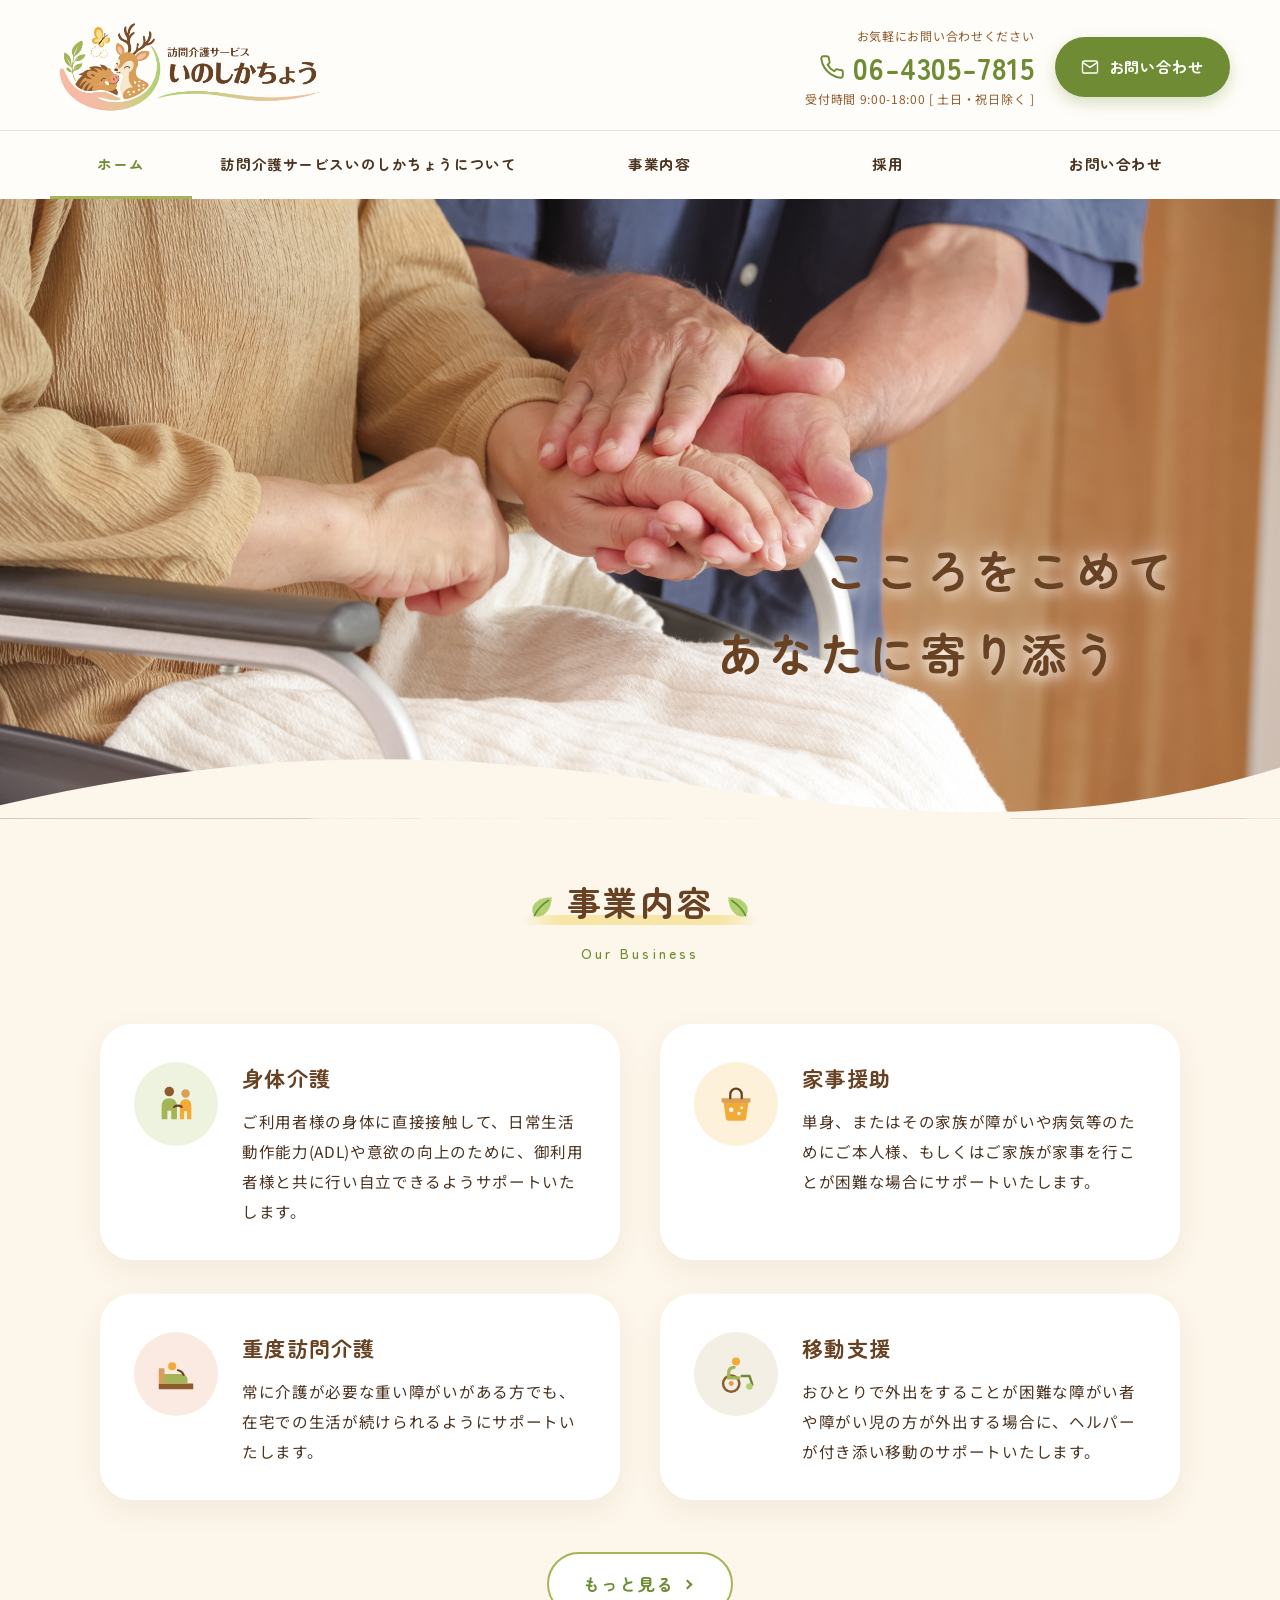
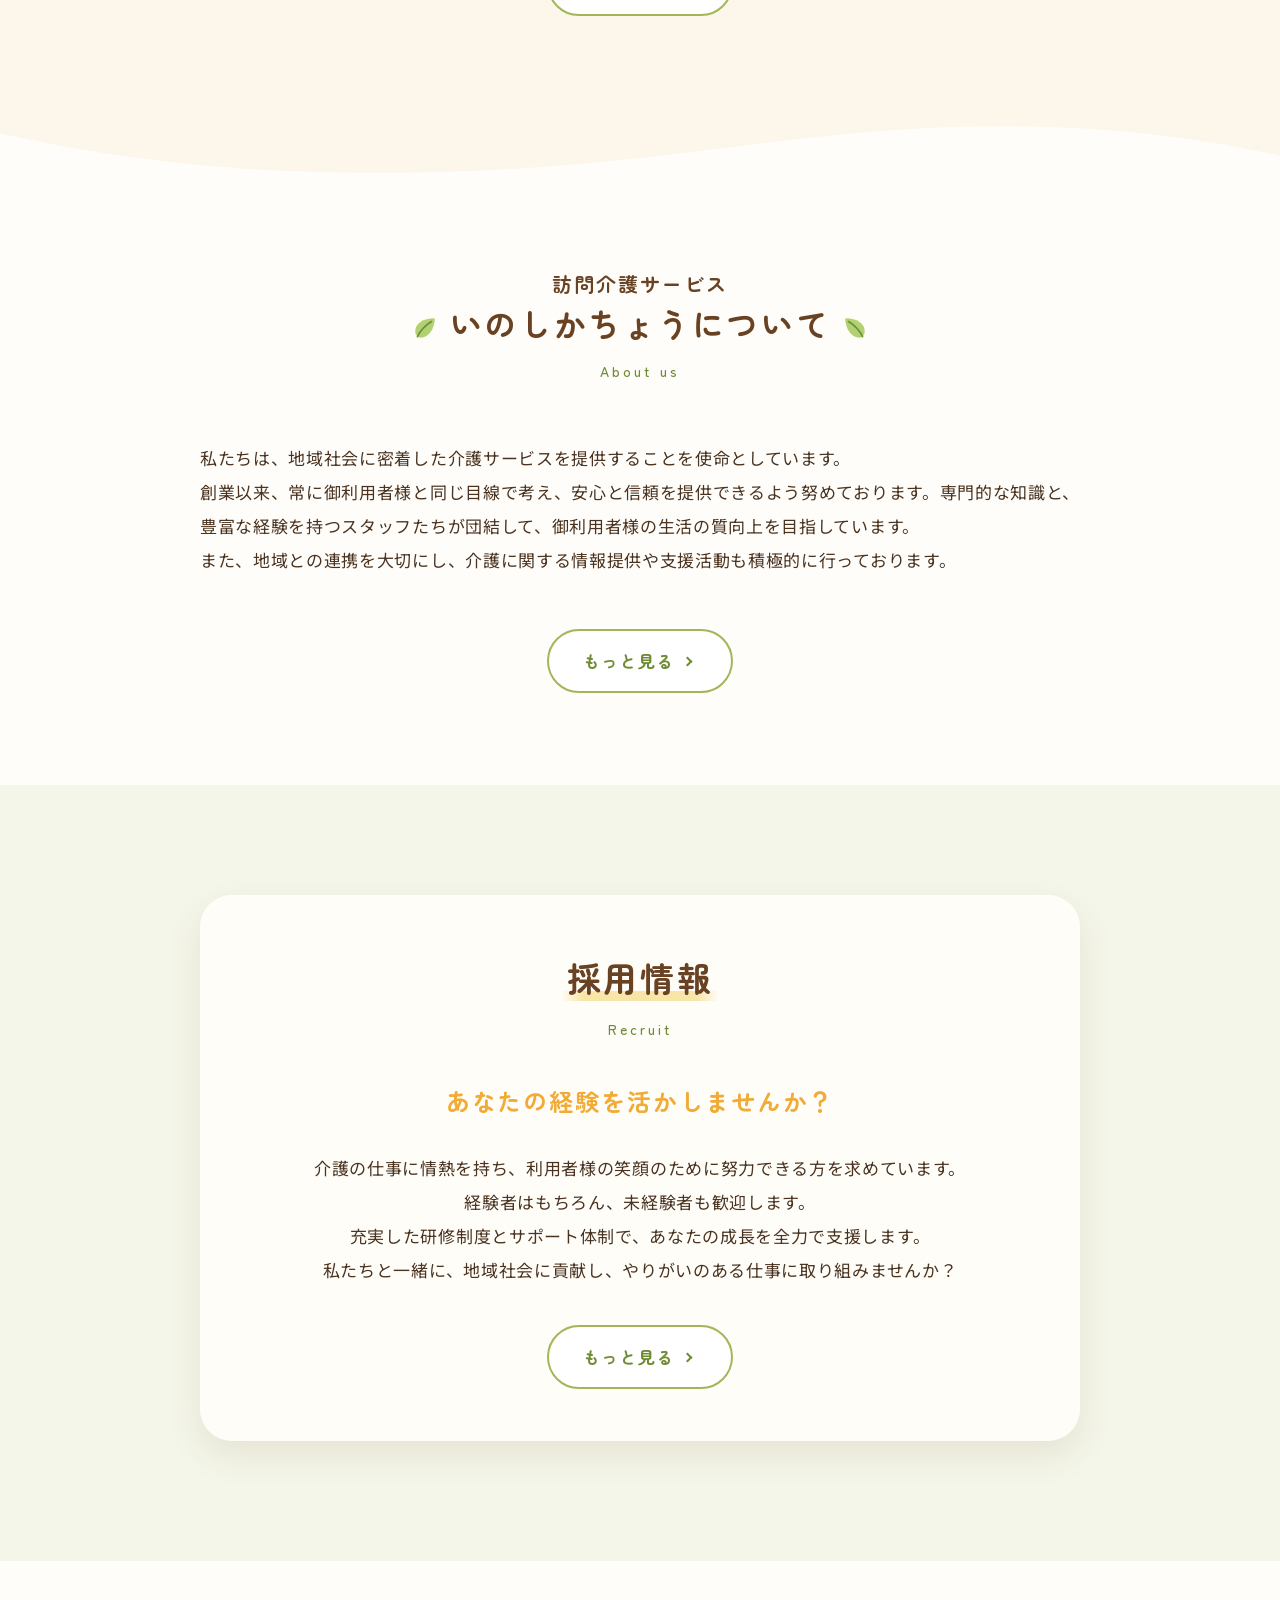
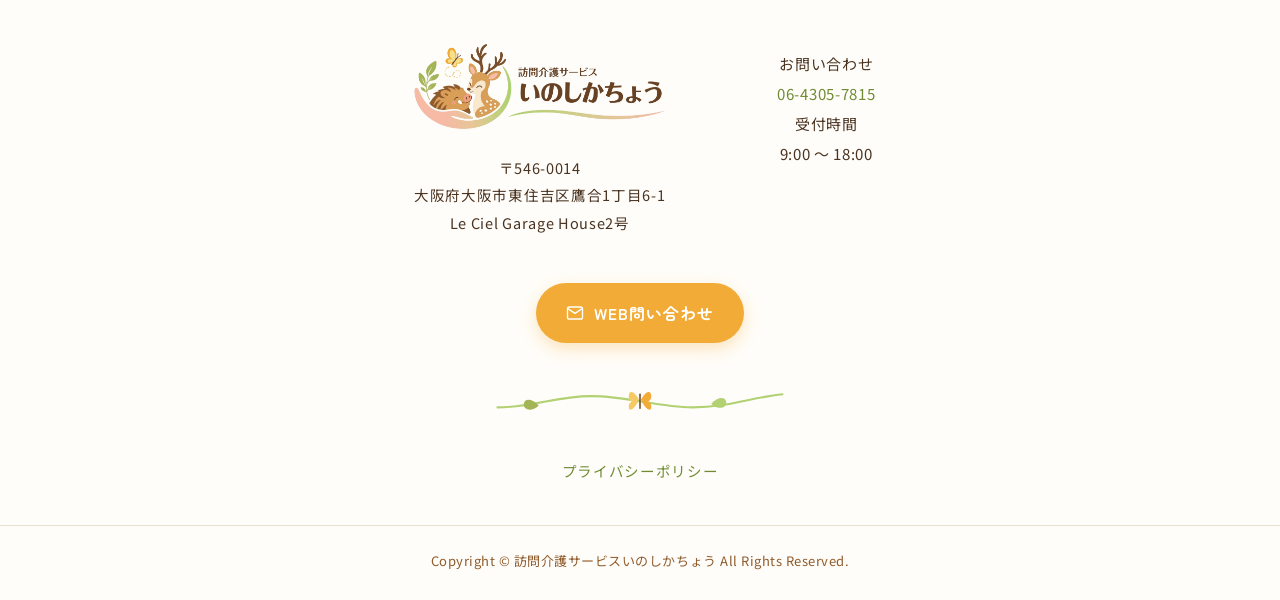
==== index.html @ ef754359 "Initial commit Co-Authored-By: Claude Opus 5 <noreply@anthropic.com>" ====
<!DOCTYPE html>
<html lang="ja">
<head>
<meta charset="UTF-8">
<meta name="viewport" content="width=device-width, initial-scale=1">
<title>訪問介護サービスいのしかちょう｜こころをこめてあなたに寄り添う</title>
<meta name="description" content="訪問介護サービスいのしかちょうは、地域社会に密着した介護サービスを提供しています。身体介護・家事援助・重度訪問介護・移動支援など、ご自宅での生活をサポートいたします。">
<link rel="canonical" href="https://TODO-DOMAIN.example.com/">
<meta property="og:type" content="website">
<meta property="og:title" content="訪問介護サービスいのしかちょう">
<meta property="og:description" content="こころをこめてあなたに寄り添う">
<meta property="og:url" content="https://TODO-DOMAIN.example.com/">
<meta property="og:image" content="https://TODO-DOMAIN.example.com/image/hero.jpg">
<link rel="icon" href="favicon.ico" sizes="any">
<link rel="apple-touch-icon" href="apple-touch-icon.png">
<link rel="preconnect" href="https://fonts.googleapis.com">
<link rel="preconnect" href="https://fonts.gstatic.com" crossorigin>
<link href="https://fonts.googleapis.com/css2?family=Noto+Sans+JP:wght@400;500;700&family=Zen+Maru+Gothic:wght@500;700&display=swap" rel="stylesheet">
<link rel="stylesheet" href="css/style.css?v=17">
</head>
<body>

<!-- ============================ ヘッダー ============================ -->
<header class="header">
  <div class="header__inner">
    <div class="header__logo">
      <a href="./"><img src="image/header-logo.jpg" alt="訪問介護サービスいのしかちょう"></a>
    </div>

    <div class="header__contact">
      <div class="header__tel">
        <span class="header__tel-lead">お気軽にお問い合わせください</span>
        <a class="header__tel-num" href="tel:0643057815">
          <svg viewBox="0 0 24 24" fill="none" stroke="currentColor" stroke-width="1.8" stroke-linecap="round" stroke-linejoin="round" aria-hidden="true">
            <path d="M22 16.9v3a2 2 0 0 1-2.2 2 19.8 19.8 0 0 1-8.6-3.1 19.5 19.5 0 0 1-6-6A19.8 19.8 0 0 1 2.1 4.2 2 2 0 0 1 4.1 2h3a2 2 0 0 1 2 1.7c.1 1 .3 1.9.6 2.8a2 2 0 0 1-.4 2.1L8 9.9a16 16 0 0 0 6 6l1.3-1.3a2 2 0 0 1 2.1-.4c.9.3 1.8.5 2.8.6a2 2 0 0 1 1.8 2.1Z"/>
          </svg>06-4305-7815
        </a>
        <span class="header__tel-time">受付時間 9:00-18:00 [ 土日・祝日除く ]</span>
      </div>

      <a class="btn btn--header" href="contact/">
        <svg viewBox="0 0 24 24" fill="none" stroke="currentColor" stroke-width="1.8" stroke-linecap="round" stroke-linejoin="round" aria-hidden="true">
          <rect x="2" y="4" width="20" height="16" rx="2.5"/><path d="m3 6.5 9 6 9-6"/>
        </svg>お問い合わせ
      </a>
    </div>
  </div>

  <nav class="gnav" aria-label="メインメニュー">
    <button class="gnav__toggle" type="button" aria-expanded="false" aria-controls="gnav-list">
      <span class="gnav__toggle-icon" aria-hidden="true"></span>
      <span class="gnav__toggle-label">MENU</span>
    </button>

    <ul class="gnav__list" id="gnav-list">
      <li class="gnav__home"><a href="./" aria-current="page">ホーム</a></li>
      <li class="gnav__about"><a href="about/">訪問介護サービスいのしかちょうについて</a></li>
      <li><a href="ourbusiness/">事業内容</a></li>
      <li><a href="recruit/">採用</a></li>
      <li><a href="contact/">お問い合わせ</a></li>
    </ul>
  </nav>
</header>

<!-- ============================ ヒーロー ============================ -->
<div class="hero">
  <img class="hero__img" src="image/hero.jpg" alt="ご利用者様の手をやさしく支えるヘルパー">

  <div class="hero__copy">
    <p>こころをこめて</p>
    <p>あなたに寄り添う</p>
  </div>
</div>

<!-- 丘のカーブ（白 → クリーム） -->
<div class="divider" aria-hidden="true">
  <svg viewBox="0 0 1440 90" preserveAspectRatio="none">
    <path d="M0 74C210 24 396 8 612 30c206 21 330 54 508 52 128-2 232-24 320-52v60H0Z" fill="#fdf6ea"/>
  </svg>
</div>

<!-- ============================ 事業内容 ============================ -->
<section class="section section--cream section--tight" id="business">
  <div class="wrap">
    <div class="sec-head">
      <h2 class="sec-head__ja">
        <svg class="sec-head__leaf sec-head__leaf--l" viewBox="0 0 24 24" aria-hidden="true">
          <path d="M21 3C10 3 3 8 3 15c0 3 2 6 5 6 7 0 13-8 13-18Z" fill="#b2d173"/>
          <path d="M18 6C13 9 8 14 5 20" stroke="#6f8c34" stroke-width="1.5" stroke-linecap="round" fill="none"/>
        </svg>事業内容<svg class="sec-head__leaf sec-head__leaf--r" viewBox="0 0 24 24" aria-hidden="true">
          <path d="M21 3C10 3 3 8 3 15c0 3 2 6 5 6 7 0 13-8 13-18Z" fill="#b2d173"/>
          <path d="M18 6C13 9 8 14 5 20" stroke="#6f8c34" stroke-width="1.5" stroke-linecap="round" fill="none"/>
        </svg>
      </h2>
      <span class="sec-head__en">Our Business</span>
    </div>

    <div class="services">
      <!-- 身体介護 -->
      <div class="service">
        <div class="service__icon">
          <svg viewBox="0 0 48 48" fill="none" aria-hidden="true">
            <circle cx="17" cy="11" r="5" fill="#8f5b2c"/>
            <path d="M17 18c-5 0-8 3-8 8v14h6v-9h4v9h6V26c0-5-3-8-8-8Z" fill="#a4b557"/>
            <circle cx="34" cy="13" r="4.4" fill="#d99e58"/>
            <path d="M34 19c-4 0-6 2.6-6 6.6V40h4.5v-8.5h3V40H40V25.6c0-4-2-6.6-6-6.6Z" fill="#f1ab36"/>
            <path d="M22 27c3-2 5-2 8 0" stroke="#694223" stroke-width="2.2" stroke-linecap="round"/>
          </svg>
        </div>
        <div>
          <h3 class="service__title">身体介護</h3>
          <p class="service__text">ご利用者様の身体に直接接触して、日常生活動作能力(ADL)や意欲の向上のために、御利用者様と共に行い自立できるようサポートいたします。</p>
        </div>
      </div>

      <!-- 家事援助 -->
      <div class="service">
        <div class="service__icon">
          <svg viewBox="0 0 48 48" fill="none" aria-hidden="true">
            <path d="M11 22h26l-2.4 17a3 3 0 0 1-3 2.6H16.4a3 3 0 0 1-3-2.6L11 22Z" fill="#f1ab36"/>
            <path d="M9 18h30v4.5H9z" rx="2" fill="#d99e58"/>
            <path d="M18 18v-4a6 6 0 0 1 12 0v4" stroke="#694223" stroke-width="2.4" fill="none" stroke-linecap="round"/>
            <circle cx="19" cy="30" r="2.4" fill="#fffdf9"/>
            <circle cx="27" cy="34" r="1.8" fill="#fffdf9"/>
            <circle cx="30" cy="28" r="1.4" fill="#fffdf9"/>
          </svg>
        </div>
        <div>
          <h3 class="service__title">家事援助</h3>
          <p class="service__text">単身、またはその家族が障がいや病気等のためにご本人様、もしくはご家族が家事を行ことが困難な場合にサポートいたします。</p>
        </div>
      </div>

      <!-- 重度訪問介護 -->
      <div class="service">
        <div class="service__icon">
          <svg viewBox="0 0 48 48" fill="none" aria-hidden="true">
            <path d="M6 34h36v6H6z" fill="#8f5b2c"/>
            <path d="M8 24h22a6 6 0 0 1 6 6v4H8v-10Z" fill="#a4b557"/>
            <path d="M6 18h6v16H6z" fill="#d99e58"/>
            <circle cx="20" cy="16" r="4.2" fill="#f1ab36"/>
            <path d="M26 20c3 .6 5 2.4 6 5" stroke="#694223" stroke-width="2.2" stroke-linecap="round" fill="none"/>
          </svg>
        </div>
        <div>
          <h3 class="service__title">重度訪問介護</h3>
          <p class="service__text">常に介護が必要な重い障がいがある方でも、在宅での生活が続けられるようにサポートいたします。</p>
        </div>
      </div>

      <!-- 移動支援 -->
      <div class="service">
        <div class="service__icon">
          <svg viewBox="0 0 48 48" fill="none" aria-hidden="true">
            <circle cx="19" cy="34" r="8.5" stroke="#8f5b2c" stroke-width="2.6" fill="none"/>
            <circle cx="19" cy="34" r="2.6" fill="#d99e58"/>
            <circle cx="24" cy="11" r="4.2" fill="#f1ab36"/>
            <path d="M22 17c-3.4 0-5.6 2.2-5.6 5.6V28H27" stroke="#a4b557" stroke-width="3.4" stroke-linecap="round" fill="none"/>
            <path d="M30 26h8l3 9" stroke="#6f8c34" stroke-width="2.6" stroke-linecap="round" stroke-linejoin="round" fill="none"/>
            <circle cx="38" cy="37" r="3.4" fill="#b2d173"/>
          </svg>
        </div>
        <div>
          <h3 class="service__title">移動支援</h3>
          <p class="service__text">おひとりで外出をすることが困難な障がい者や障がい児の方が外出する場合に、ヘルパーが付き添い移動のサポートいたします。</p>
        </div>
      </div>
    </div>

    <div class="more-wrap"><a class="more" href="ourbusiness/">もっと見る</a></div>
  </div>
</section>

<!-- 丘のカーブ（クリーム → 白） -->
<div class="divider" aria-hidden="true">
  <svg viewBox="0 0 1440 90" preserveAspectRatio="none">
    <path d="M0 30c150 34 300 52 520 44 232-8 360-46 560-52 128-4 250 8 360 34v-56H0Z" fill="#fdf6ea"/>
  </svg>
</div>

<!-- ============================ About us ============================ -->
<section class="section" id="about">
  <div class="wrap-narrow">
    <div class="sec-head">
      <h2 class="about__title">
        <small>訪問介護サービス</small>
        <svg class="sec-head__leaf sec-head__leaf--l" viewBox="0 0 24 24" aria-hidden="true">
          <path d="M21 3C10 3 3 8 3 15c0 3 2 6 5 6 7 0 13-8 13-18Z" fill="#b2d173"/>
          <path d="M18 6C13 9 8 14 5 20" stroke="#6f8c34" stroke-width="1.5" stroke-linecap="round" fill="none"/>
        </svg>いのしかちょうについて<svg class="sec-head__leaf sec-head__leaf--r" viewBox="0 0 24 24" aria-hidden="true">
          <path d="M21 3C10 3 3 8 3 15c0 3 2 6 5 6 7 0 13-8 13-18Z" fill="#b2d173"/>
          <path d="M18 6C13 9 8 14 5 20" stroke="#6f8c34" stroke-width="1.5" stroke-linecap="round" fill="none"/>
        </svg>
      </h2>
      <span class="sec-head__en">About us</span>
    </div>

    <div class="about__body">
      <p>私たちは、地域社会に密着した介護サービスを提供することを使命としています。<br>
      創業以来、常に御利用者様と同じ目線で考え、安心と信頼を提供できるよう努めております。専門的な知識と、豊富な経験を持つスタッフたちが団結して、御利用者様の生活の質向上を目指しています。<br>
      また、地域との連携を大切にし、介護に関する情報提供や支援活動も積極的に行っております。</p>
    </div>

    <div class="more-wrap"><a class="more" href="about/">もっと見る</a></div>
  </div>
</section>

<!-- ============================ 採用情報 ============================ -->
<section class="recruit" id="recruit" style="background-image:url('image/recruit-bg.jpg')">
  <div class="wrap-narrow">
    <div class="recruit__card">
      <div class="sec-head" style="margin-bottom:34px">
        <h2 class="sec-head__ja">採用情報</h2>
        <span class="sec-head__en">Recruit</span>
      </div>

      <p class="recruit__catch">あなたの経験を活かしませんか？</p>

      <p class="recruit__text">
        <span>介護の仕事に情熱を持ち、利用者様の笑顔のために努力できる方を求めています。</span>
        <span>経験者はもちろん、未経験者も歓迎します。</span>
        <span>充実した研修制度とサポート体制で、あなたの成長を全力で支援します。</span>
        <span>私たちと一緒に、地域社会に貢献し、やりがいのある仕事に取り組みませんか？</span>
      </p>

      <div class="more-wrap" style="margin-top:38px"><a class="more" href="recruit/">もっと見る</a></div>
    </div>
  </div>
</section>

<!-- ============================ フッター ============================ -->
<footer class="footer">
  <div class="wrap">
    <div class="footer__inner">
      <div class="footer__logo">
        <img src="image/header-logo.jpg" alt="訪問介護サービスいのしかちょう">
        <p class="footer__address">
          〒546-0014<br>
          大阪府大阪市東住吉区鷹合1丁目6-1<br>
          Le Ciel Garage House2号
        </p>
      </div>

      <div class="footer__contact">
        お問い合わせ<br>
        <a href="tel:0643057815">06-4305-7815</a><br>
        受付時間<br>
        9:00 〜 18:00
      </div>
    </div>

    <div class="footer__cta">
      <a class="btn btn--gold" href="contact/">
        <svg viewBox="0 0 24 24" fill="none" stroke="currentColor" stroke-width="1.8" stroke-linecap="round" stroke-linejoin="round" aria-hidden="true">
          <rect x="2" y="4" width="20" height="16" rx="2.5"/><path d="m3 6.5 9 6 9-6"/>
        </svg>WEB問い合わせ
      </a>
    </div>

    <!-- ロゴのモチーフ（葉と蝶）をあしらった区切り飾り -->
    <div class="footer__deco" aria-hidden="true">
      <svg viewBox="0 0 320 40" fill="none">
        <path d="M8 26c40 0 60-12 100-12s70 12 108 12 60-10 96-14" stroke="#b2d173" stroke-width="2.2" stroke-linecap="round"/>
        <path d="M52 24c-7-8-16-8-16-1 0 6 9 8 16 1Z" fill="#a4b557"/>
        <path d="M236 22c7-8 16-8 16-1 0 6-9 8-16 1Z" fill="#b2d173"/>
        <g transform="translate(148 6)">
          <path d="M11 12C6 2 0 1 0 8c0 6 6 8 11 4Z" fill="#f5ca66"/>
          <path d="M13 12c5-10 11-11 11-4 0 6-6 8-11 4Z" fill="#f1ab36"/>
          <path d="M10 14c-5 9-10 11-10 5 0-5 5-7 10-5Z" fill="#f5ca66"/>
          <path d="M14 14c5 9 10 11 10 5 0-5-5-7-10-5Z" fill="#f1ab36"/>
          <path d="M12 6v15" stroke="#694223" stroke-width="1.6" stroke-linecap="round"/>
        </g>
      </svg>
    </div>

    <p class="footer__links"><a href="privacypolicy/">プライバシーポリシー</a></p>
  </div>

  <p class="footer__copy">Copyright &copy; 訪問介護サービスいのしかちょう All Rights Reserved.</p>
</footer>

<a class="pagetop" href="#" aria-label="ページの先頭へ戻る"></a>

<script src="js/main.js?v=17"></script>
</body>
</html>
---- css/style.css ----
@charset "UTF-8";

/* ==========================================================================
   訪問介護サービスいのしかちょう
   ロゴ（header-logo.jpg）から抽出した配色をベースにした共通スタイル
   ========================================================================== */

:root {
  /* --- ロゴ由来のカラー --------------------------------------------- */
  --green-deep: #6f8c34;   /* 文字・ボタンに使う濃い緑（読みやすさ確保用） */
  --green: #a4b557;        /* ロゴの葉の緑（メインカラー） */
  --green-light: #b2d173;  /* ロゴの葉のハイライト */
  --green-pale: #eef3e0;   /* 背景に敷く極薄の緑 */

  --brown-deep: #4a3320;   /* 本文テキスト（黒は使わない） */
  --brown: #694223;        /* ロゴの文字色 */
  --brown-mid: #8f5b2c;
  --camel: #d99e58;        /* 鹿・イノシシの体の色 */

  --gold: #f1ab36;         /* 蝶の色（アクセント） */
  --gold-light: #f5ca66;
  --marker: #f7e6a8;       /* 見出しのマーカー帯 */

  --salmon: #f7baa5;       /* 手のひらの曲線の色 */
  --cream: #f8e8ce;
  --cream-bg: #fdf6ea;     /* セクション交互の背景 */
  --white: #fffdf9;        /* 純白ではなく、わずかに暖かい白 */

  --line: #e9e0d2;

  /* --- サイズ -------------------------------------------------------- */
  --wrap: 1080px;
  --wrap-narrow: 880px;
  --radius: 20px;
  --radius-lg: 32px;

  --shadow-soft: 0 10px 30px rgba(105, 66, 35, .07);
  --shadow-card: 0 14px 34px rgba(105, 66, 35, .10);
}

/* --------------------------------------------------------------------------
   ベース
   -------------------------------------------------------------------------- */
*, *::before, *::after { box-sizing: border-box; }

html { scroll-behavior: smooth; }

body {
  margin: 0;
  background: var(--white);
  color: var(--brown-deep);
  font-family: "Noto Sans JP", "Hiragino Kaku Gothic ProN", "Yu Gothic", sans-serif;
  font-size: 17px;          /* 既存サイトより少し大きめ（高齢のご家族も読むため） */
  line-height: 2;
  letter-spacing: .04em;
  -webkit-font-smoothing: antialiased;
}

img { max-width: 100%; height: auto; vertical-align: bottom; }

a { color: var(--green-deep); text-decoration: none; transition: opacity .25s; }
a:hover { opacity: .7; }

h1, h2, h3, h4 {
  font-family: "Zen Maru Gothic", "Noto Sans JP", sans-serif;
  font-weight: 700;
  line-height: 1.6;
  margin: 0;
}

p { margin: 0 0 1.2em; }
p:last-child { margin-bottom: 0; }

.wrap { width: min(100% - 48px, var(--wrap)); margin-inline: auto; }
.wrap-narrow { width: min(100% - 48px, var(--wrap-narrow)); margin-inline: auto; }

/* --------------------------------------------------------------------------
   ヘッダー
   -------------------------------------------------------------------------- */
.header {
  background: var(--white);
  position: relative;
  z-index: 20;
}

.header__inner {
  width: min(100% - 40px, 1180px);
  margin-inline: auto;
  display: flex;
  align-items: center;
  justify-content: space-between;
  gap: 24px;
  padding: 16px 0 12px;
}

.header__logo img { width: 280px; }

.header__contact {
  display: flex;
  align-items: center;
  gap: 20px;
}

.header__tel { text-align: right; line-height: 1.5; }

.header__tel-lead {
  display: block;
  font-size: 12px;
  color: var(--brown-mid);
  letter-spacing: .06em;
}

.header__tel-num {
  display: inline-flex;
  align-items: center;
  gap: 8px;
  font-family: "Zen Maru Gothic", sans-serif;
  font-size: 30px;
  font-weight: 700;
  color: var(--green-deep);
  letter-spacing: .02em;
}

.header__tel-num svg { width: 26px; height: 26px; }

.header__tel-time {
  display: block;
  font-size: 12px;
  color: var(--brown-mid);
}

/* ボタン（共通） */
.btn {
  display: inline-flex;
  align-items: center;
  justify-content: center;
  gap: 10px;
  padding: 14px 30px;
  border-radius: 999px;
  background: var(--green-deep);
  color: #fff;
  font-family: "Zen Maru Gothic", sans-serif;
  font-weight: 700;
  font-size: 16px;
  letter-spacing: .06em;
  box-shadow: 0 6px 16px rgba(111, 140, 52, .28);
  transition: transform .25s, box-shadow .25s, opacity .25s;
}

.btn:hover {
  opacity: 1;
  transform: translateY(-2px);
  box-shadow: 0 10px 22px rgba(111, 140, 52, .34);
}

.btn svg { width: 18px; height: 18px; }

.btn--header { padding: 15px 26px; font-size: 15px; }

.btn--gold {
  background: var(--gold);
  box-shadow: 0 6px 16px rgba(241, 171, 54, .30);
}
.btn--gold:hover { box-shadow: 0 10px 22px rgba(241, 171, 54, .36); }

.btn--ghost {
  background: transparent;
  color: var(--green-deep);
  border: 2px solid var(--green);
  box-shadow: none;
}
.btn--ghost:hover { background: var(--green-pale); box-shadow: none; }

/* もっと見る */
.more {
  display: inline-flex;
  align-items: center;
  gap: 10px;
  padding: 13px 40px 13px 34px;
  border-radius: 999px;
  background: #fff;
  border: 2px solid var(--green);
  color: var(--green-deep);
  font-family: "Zen Maru Gothic", sans-serif;
  font-weight: 700;
  letter-spacing: .08em;
  transition: background .25s, color .25s, transform .25s;
}

.more::after {
  content: "";
  width: 7px; height: 7px;
  border-top: 2px solid currentColor;
  border-right: 2px solid currentColor;
  transform: rotate(45deg);
  transition: transform .25s;
}

.more:hover {
  opacity: 1;
  background: var(--green);
  color: #fff;
  transform: translateY(-2px);
}
.more:hover::after { transform: rotate(45deg) translate(2px, -2px); }

.more-wrap { text-align: center; margin-top: 52px; }

/* --------------------------------------------------------------------------
   グローバルナビ
   -------------------------------------------------------------------------- */
.gnav { border-top: 1px solid var(--line); }

.gnav__list {
  width: min(100% - 40px, 1180px);
  margin-inline: auto;
  list-style: none;
  padding: 0;
  margin-block: 0;
  display: flex;
}

/* --- ハンバーガーボタン（モバイルのみ表示） ---------------------------- */
.gnav__toggle {
  display: none;              /* PC では出さない */
  align-items: center;
  gap: 8px;
  padding: 10px 16px;
  background: var(--white);
  border: 1px solid var(--line);
  border-radius: 999px;
  box-shadow: var(--shadow-card);
  cursor: pointer;
  font-family: "Zen Maru Gothic", sans-serif;
  font-weight: 700;
  font-size: 12px;
  letter-spacing: .1em;
  color: var(--brown-deep);
}

/* 三本線。中央の線は要素そのもの、上下は擬似要素で描く */
.gnav__toggle-icon {
  position: relative;
  display: block;
  width: 19px;
  height: 2px;
  background: var(--brown);
  border-radius: 2px;
  transition: background-color .2s ease;
}

.gnav__toggle-icon::before,
.gnav__toggle-icon::after {
  content: "";
  position: absolute;
  left: 0;
  width: 19px;
  height: 2px;
  background: var(--brown);
  border-radius: 2px;
  transition: transform .3s cubic-bezier(.22, .68, .3, 1);
}

.gnav__toggle-icon::before { top: -6px; }
.gnav__toggle-icon::after  { top: 6px; }

/* 開いている間は × に変える */
.gnav.is-open .gnav__toggle-icon { background: transparent; }
.gnav.is-open .gnav__toggle-icon::before { transform: translateY(6px) rotate(45deg); }
.gnav.is-open .gnav__toggle-icon::after  { transform: translateY(-6px) rotate(-45deg); }

.gnav__list li { flex: 1 1 0; }

/* 項目名の長さに応じて幅を配分する。
   事業所名が長いので広く、ホームは短いので狭く取る。 */
.gnav__list .gnav__about { flex: 1.55 1 0; }
.gnav__list .gnav__home  { flex: .62 1 0; }

.gnav__list a {
  display: block;
  padding: 18px 8px;
  text-align: center;
  font-family: "Zen Maru Gothic", sans-serif;
  font-weight: 700;
  font-size: 14.5px;
  color: var(--brown-deep);
  letter-spacing: .04em;
  border-bottom: 3px solid transparent;
  transition: color .25s, border-color .25s, background .25s;
}

.gnav__list a:hover {
  opacity: 1;
  color: var(--green-deep);
  background: var(--green-pale);
}

.gnav__list a[aria-current="page"] {
  color: var(--green-deep);
  border-bottom-color: var(--green);
}

/* ハンバーガー（スマホ用） */
.gnav__toggle { display: none; }

/* --------------------------------------------------------------------------
   セクションの区切り（ゆるやかな丘のカーブ）
   ※既存サイトの「波線」とは別の形にしている
   -------------------------------------------------------------------------- */
.divider { display: block; width: 100%; height: auto; line-height: 0; }
.divider svg { display: block; width: 100%; height: clamp(40px, 6vw, 88px); }

/* ヒーロー直下だけは写真に重ね、白い帯を挟まず波で直接区切る */
.hero + .divider {
  position: relative;
  z-index: 1;
  margin-top: calc(-1 * clamp(40px, 6vw, 88px));
}

/* --------------------------------------------------------------------------
   セクション共通
   -------------------------------------------------------------------------- */
.section { padding: 84px 0 92px; }
.section--cream { background: var(--cream-bg); }
.section--tight { padding-top: 56px; }

.sec-head { text-align: center; margin-bottom: 56px; }

.sec-head__ja {
  display: inline-block;
  position: relative;
  font-size: clamp(26px, 3.4vw, 34px);
  color: var(--brown);
  letter-spacing: .08em;
}

/* 見出しの下に敷くマーカー帯（既存はベタ塗り、こちらは柔らかいグラデ） */
.sec-head__ja::after {
  content: "";
  position: absolute;
  left: -6px; right: -6px; bottom: 4px;
  height: 10px;
  border-radius: 6px;
  background: linear-gradient(90deg, rgba(247,230,168,0) 0%, var(--marker) 14%, var(--marker) 86%, rgba(247,230,168,0) 100%);
  z-index: -1;
}

.sec-head__en {
  display: block;
  margin-top: 10px;
  font-family: "Zen Maru Gothic", sans-serif;
  font-size: 14px;
  font-weight: 500;
  letter-spacing: .22em;
  color: var(--green-deep);
}

/* 見出しに添える葉 */
.sec-head__leaf { width: 26px; height: 26px; vertical-align: -4px; }
.sec-head__leaf--l { margin-right: 12px; }
.sec-head__leaf--r { margin-left: 12px; transform: scaleX(-1); }

.lead { text-align: center; }

/* --------------------------------------------------------------------------
   ヒーロー
   -------------------------------------------------------------------------- */
.hero { position: relative; overflow: hidden; }

.hero__img {
  width: 100%;
  height: clamp(360px, 52vw, 620px);
  object-fit: cover;
  object-position: 62% 46%;
}

.hero__copy {
  position: absolute;
  right: clamp(24px, 8vw, 132px);
  bottom: clamp(56px, 12vw, 132px);
  text-align: right;
}

.hero__copy p {
  margin: 0 0 14px;
  font-family: "Zen Maru Gothic", sans-serif;
  font-weight: 700;
  font-size: clamp(24px, 4.1vw, 46px);
  line-height: 1.5;
  letter-spacing: .1em;
  color: var(--brown);
  text-shadow: 0 2px 14px rgba(255, 253, 249, .9), 0 0 30px rgba(255, 253, 249, .85);
}

.hero__copy p:last-child { margin-bottom: 0; margin-right: 1.2em; }

/* --------------------------------------------------------------------------
   事業内容（トップ）
   -------------------------------------------------------------------------- */
.services {
  display: grid;
  grid-template-columns: repeat(2, 1fr);
  gap: 34px 40px;
}

.service {
  background: #fff;
  border-radius: var(--radius-lg);
  padding: 38px 34px 34px;
  box-shadow: var(--shadow-soft);
  display: flex;
  gap: 24px;
  align-items: flex-start;
  transition: transform .3s, box-shadow .3s;
}

.service:hover { transform: translateY(-4px); box-shadow: var(--shadow-card); }

.service__icon {
  flex: 0 0 auto;
  width: 84px; height: 84px;
  border-radius: 50%;
  display: grid;
  place-items: center;
  background: var(--green-pale);
}

.service:nth-child(2) .service__icon { background: #fdf1d9; }
.service:nth-child(3) .service__icon { background: #fbeae2; }
.service:nth-child(4) .service__icon { background: #f4efe4; }

.service__icon svg { width: 46px; height: 46px; }

.service__title {
  font-size: 21px;
  color: var(--brown);
  margin-bottom: 10px;
  letter-spacing: .06em;
}

.service__text { font-size: 15.5px; line-height: 1.95; margin: 0; }

/* --------------------------------------------------------------------------
   About
   -------------------------------------------------------------------------- */
.about__title {
  text-align: center;
  font-size: clamp(24px, 3.2vw, 32px);
  color: var(--brown);
  line-height: 1.5;
  letter-spacing: .08em;
}

.about__title small {
  display: block;
  font-size: .62em;
  font-weight: 700;
  letter-spacing: .1em;
}

.about__body { margin-top: 40px; }

/* --------------------------------------------------------------------------
   採用
   -------------------------------------------------------------------------- */
.recruit {
  position: relative;
  padding: 110px 0 120px;
  /* PCでは背景を固定してスクロールで奥行きを出す（iOS Safari は仕様上 scroll になる） */
  background: var(--green-pale) center / cover no-repeat fixed;
}

.recruit::before {
  content: "";
  position: absolute;
  inset: 0;
  background: rgba(255, 253, 249, .34);
}

.recruit__card {
  position: relative;
  background: rgba(255, 253, 249, .93);
  border-radius: var(--radius-lg);
  padding: 56px clamp(28px, 5vw, 72px) 52px;
  box-shadow: var(--shadow-card);
  text-align: center;
}

.recruit__catch {
  font-family: "Zen Maru Gothic", sans-serif;
  font-weight: 700;
  font-size: clamp(19px, 2.4vw, 24px);
  color: var(--gold);
  letter-spacing: .08em;
  margin: 0 0 26px;
}

.recruit__text { margin: 0; }
.recruit__text span { display: block; }

/* --------------------------------------------------------------------------
   フッター
   -------------------------------------------------------------------------- */
.footer { background: var(--white); padding: 76px 0 0; }

.footer__inner {
  display: flex;
  flex-wrap: wrap;
  justify-content: center;
  align-items: flex-start;
  gap: clamp(32px, 8vw, 110px);
  text-align: center;
}

.footer__logo img { width: 270px; }

.footer__address {
  margin-top: 18px;
  font-size: 14.5px;
  line-height: 1.9;
  color: var(--brown-deep);
}

.footer__contact { font-size: 15px; line-height: 2; padding-top: 12px; }

.footer__cta { text-align: center; margin-top: 46px; }

/* フッターの飾り（ロゴの葉・蝶をあしらう） */
.footer__deco { text-align: center; margin-top: 40px; }
.footer__deco svg { width: min(300px, 76%); height: auto; }

.footer__links { text-align: center; margin-top: 26px; font-size: 14.5px; }

.footer__copy {
  margin-top: 40px;
  border-top: 1px solid var(--line);
  padding: 22px 0 26px;
  text-align: center;
  font-size: 13px;
  color: var(--brown-mid);
  letter-spacing: .04em;
}

/* --------------------------------------------------------------------------
   ページトップ
   -------------------------------------------------------------------------- */
.pagetop {
  position: fixed;
  right: 22px; bottom: 22px;
  width: 52px; height: 52px;
  border-radius: 50%;
  display: grid;
  place-items: center;
  background: var(--green-deep);
  box-shadow: 0 8px 20px rgba(74, 51, 32, .22);
  opacity: 0;
  visibility: hidden;
  transform: translateY(10px);
  transition: opacity .3s, visibility .3s, transform .3s;
  z-index: 30;
}

.pagetop.is-visible { opacity: 1; visibility: visible; transform: none; }
.pagetop:hover { opacity: .85; }

.pagetop::before {
  content: "";
  width: 11px; height: 11px;
  border-top: 2.5px solid #fff;
  border-right: 2.5px solid #fff;
  transform: rotate(-45deg) translate(-2px, 2px);
}

/* --------------------------------------------------------------------------
   レスポンシブ
   -------------------------------------------------------------------------- */
@media (max-width: 900px) {
  .services { grid-template-columns: 1fr; gap: 22px; }
  .header__inner { flex-wrap: wrap; justify-content: center; row-gap: 12px; }
  .header__logo img { width: 245px; }
  /* JS が動くときだけ畳む。動かない環境では今までどおり全項目を並べる。 */
  .js-nav .gnav { border-top: none; }

  /* スクロールしても常に画面の右上に残す */
  .js-nav .gnav__toggle {
    display: flex;
    position: fixed;
    top: 14px;
    right: 14px;
    z-index: 60;
  }

  /* メニュー本体はボタンの下にパネルとして開く */
  .js-nav .gnav__list {
    position: fixed;
    top: 66px;
    right: 14px;
    left: 14px;
    z-index: 59;
    flex-direction: column;
    background: var(--white);
    border: 1px solid var(--line);
    border-radius: var(--radius);
    box-shadow: 0 18px 40px rgba(105, 66, 35, .16);
    padding: 4px;
    transform: translateY(-10px) scale(.97);
    transform-origin: top center;
    opacity: 0;
    visibility: hidden;
    transition:
      transform .34s cubic-bezier(.22, .68, .3, 1),
      opacity .26s ease,
      visibility .34s;
  }

  .js-nav .gnav.is-open .gnav__list {
    transform: none;
    opacity: 1;
    visibility: visible;
  }

  .js-nav .gnav__list a { border-bottom: 1px solid var(--line); }
  .js-nav .gnav__list li:last-child a { border-bottom: none; }

  .gnav__list { flex-wrap: wrap; }
  .gnav__list li { flex: 1 1 50%; }
  /* 事業所名の項目だけは横幅いっぱいに使い、行数を抑える */
  .gnav__list .gnav__about { flex: 1 1 100%; }
  /* 畳んだメニューの中では1項目ずつ縦に並べる */
  .js-nav .gnav__list li,
  .js-nav .gnav__list .gnav__about { flex: 1 1 auto; }
  .gnav__list a { border-bottom: 1px solid var(--line); font-size: 14px; padding: 14px 6px; }
  .gnav__list a[aria-current="page"] { border-bottom: 3px solid var(--green); }
  /* モバイルでは固定背景を解除（描画が重くなるため） */
  .recruit { background-attachment: scroll; }
}

@media (max-width: 600px) {
  body { font-size: 16px; }
  .section { padding: 60px 0 66px; }
  .wrap, .wrap-narrow { width: calc(100% - 36px); }
  .header__contact { flex-direction: column; gap: 12px; }
  .header__tel { text-align: center; }
  .service { flex-direction: column; align-items: center; text-align: center; padding: 32px 24px; }
  .hero__copy { left: 24px; right: 24px; bottom: 34px; }
  .recruit { padding: 74px 0 82px; }
  /* 縦積みになると align-items: flex-start が「左寄せ」として効いてしまうため、
     モバイルだけ中央揃えに上書きする（PC の横並びには影響しない）。 */
  /* 画面右上に固定したメニューボタンと縦に重ならないよう、ロゴの上に余白を取る */
  .js-nav .header__inner { padding-top: 62px; }

  .footer__inner { flex-direction: column; align-items: center; gap: 30px; }
}

/* --------------------------------------------------------------------------
   スクロール演出
   JS が動いたときだけ .js-anim が付くので、JS 無効時は通常表示のまま
   -------------------------------------------------------------------------- */
@media (prefers-reduced-motion: no-preference) {

  .js-anim [data-reveal] {
    opacity: 0;
    transition:
      opacity 1.3s cubic-bezier(.22, .68, .3, 1),
      transform 1.3s cubic-bezier(.22, .68, .3, 1);
    will-change: opacity, transform;
  }

  /* 見出し … 少し沈んだ位置から浮き上がり、わずかに開く */
  .js-anim [data-reveal="head"]  { transform: translateY(26px) scale(.965); }
  /* カード（左列） … 左から差し込む */
  .js-anim [data-reveal="left"]  { transform: translateX(-34px); }
  /* カード（右列） … 右から差し込む */
  .js-anim [data-reveal="right"] { transform: translateX(34px); }
  /* 本文 … 動きは最小限にして読みやすさを優先 */
  .js-anim [data-reveal="text"]  { transform: translateY(12px); }
  /* 大きなカード … 奥から迫り出す */
  .js-anim [data-reveal="zoom"]  { transform: scale(.955) translateY(16px); }
  /* ボタン … 下から遅れて追いつく */
  .js-anim [data-reveal="btn"]   { transform: translateY(20px); }
  /* ぼかし … 位置は動かさず、あしらいから焦点が合っていく */
  .js-anim [data-reveal="focus"] {
    transform: none;
    filter: blur(9px);
    transition:
      opacity 1.3s cubic-bezier(.22, .68, .3, 1),
      filter 1.3s cubic-bezier(.22, .68, .3, 1);
  }
  .js-anim [data-reveal="focus"].is-in { filter: blur(0); }
  /* 一覧の行 … 表なので移動は最小限、代わりに軽快に出す */
  .js-anim [data-reveal="row"] {
    transform: translateY(10px);
    transition:
      opacity .75s cubic-bezier(.22, .68, .3, 1),
      transform .75s cubic-bezier(.22, .68, .3, 1);
  }

  .js-anim [data-reveal].is-in { opacity: 1; transform: none; }

  /* 1カラムになる幅では左右スライドが不自然なので上下に統一 */
  @media (max-width: 900px) {
    .js-anim [data-reveal="left"],
    .js-anim [data-reveal="right"] { transform: translateY(24px); }
  }

  /* ヒーローのコピー … 読み込み後に1文字ずつ浮かび上がる。
     1文字ずつの待ち時間は main.js 側で付ける。 */
  .js-anim .hero__copy p span {
    display: inline-block;
    opacity: 0;
    transform: translateY(18px);
    transition:
      opacity .85s cubic-bezier(.22, .68, .3, 1),
      transform .85s cubic-bezier(.22, .68, .3, 1);
  }
  .js-anim .hero__copy.is-in p span { opacity: 1; transform: none; }
}
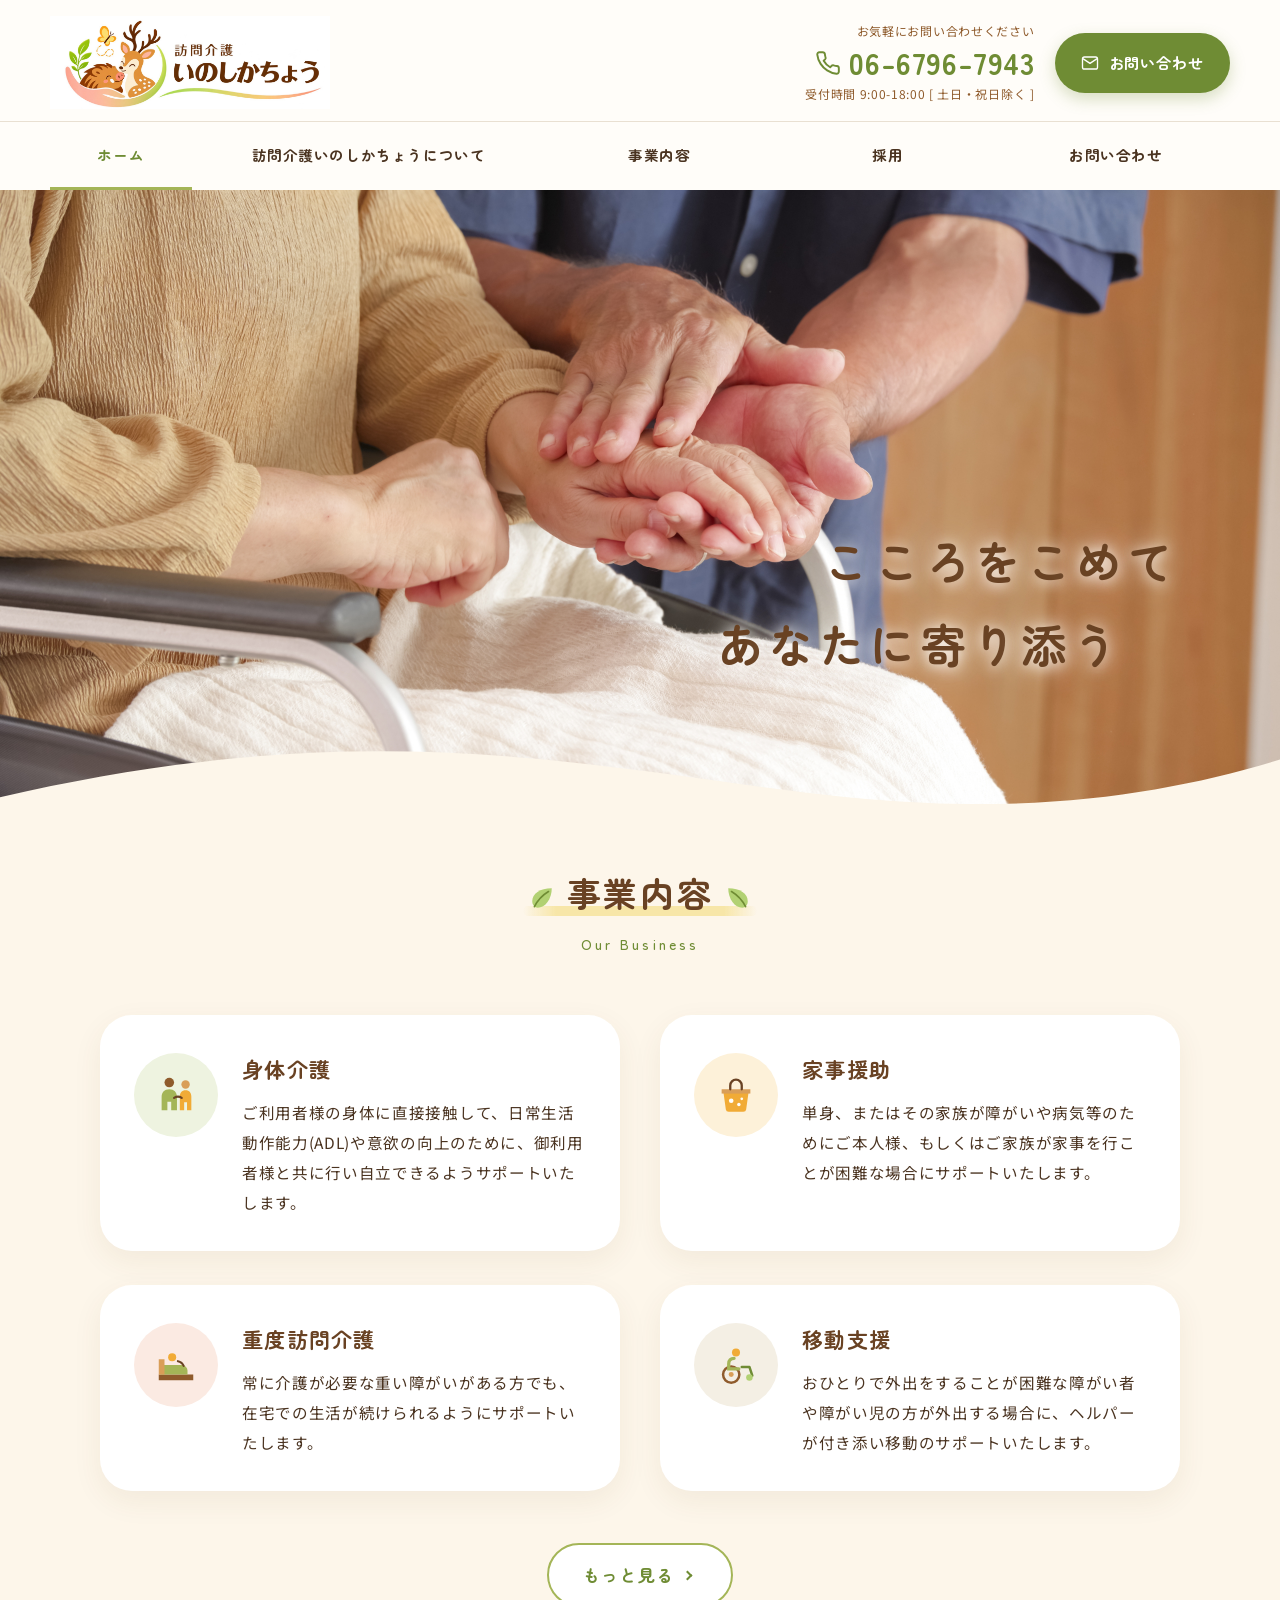
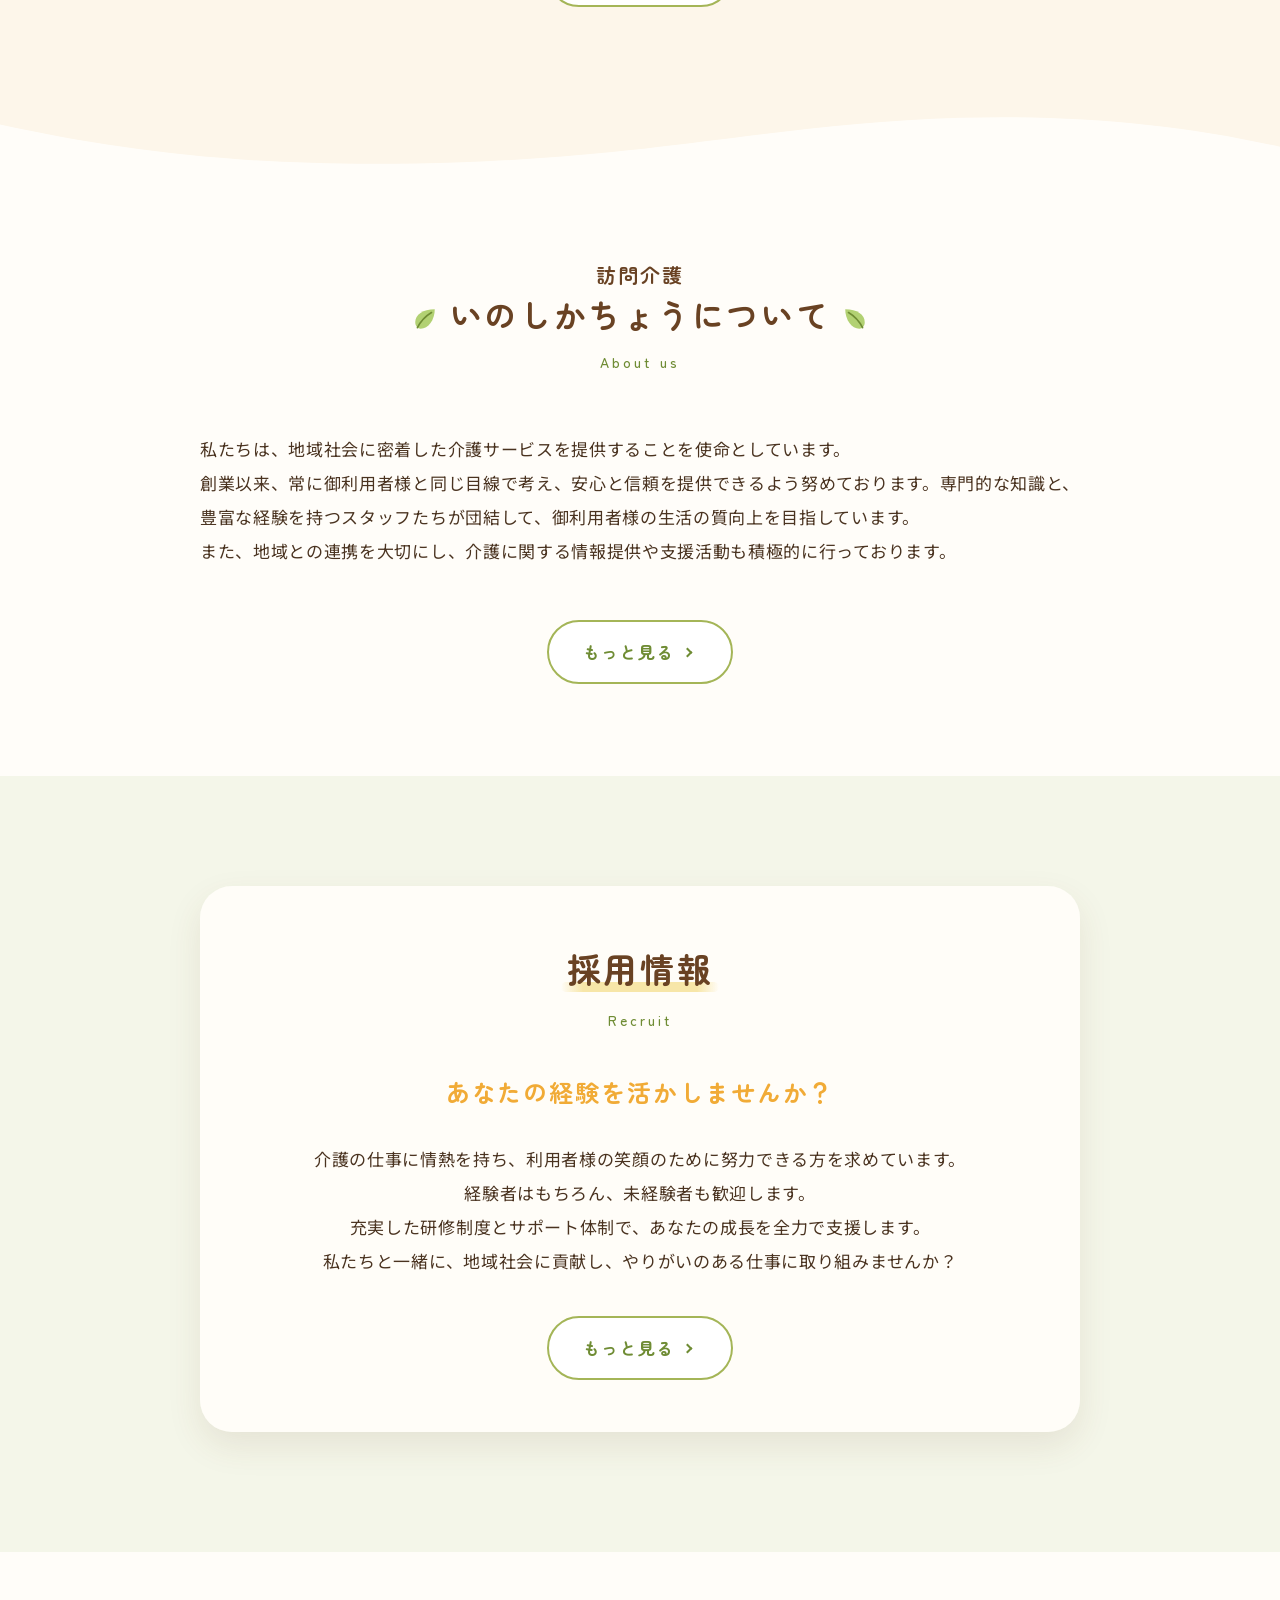
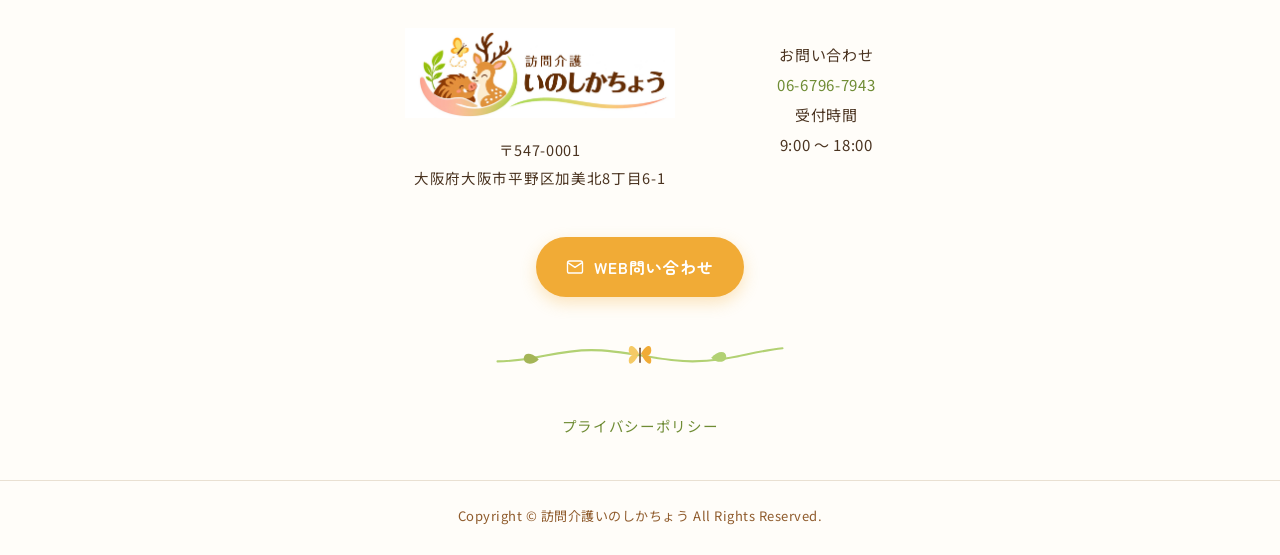
==== commit baf6ad02: "会社情報(住所・電話・FAX・社名)とロゴを更新、事業所名から「サービス」を削除 Co-Authored-By: Claude Sonnet 5.5 <noreply@anthropic.com>" ====
--- a/index.html
+++ b/index.html
@@ -3,11 +3,11 @@
 <head>
 <meta charset="UTF-8">
 <meta name="viewport" content="width=device-width, initial-scale=1">
-<title>訪問介護サービスいのしかちょう｜こころをこめてあなたに寄り添う</title>
-<meta name="description" content="訪問介護サービスいのしかちょうは、地域社会に密着した介護サービスを提供しています。身体介護・家事援助・重度訪問介護・移動支援など、ご自宅での生活をサポートいたします。">
+<title>訪問介護いのしかちょう｜こころをこめてあなたに寄り添う</title>
+<meta name="description" content="訪問介護いのしかちょうは、地域社会に密着した介護サービスを提供しています。身体介護・家事援助・重度訪問介護・移動支援など、ご自宅での生活をサポートいたします。">
 <link rel="canonical" href="https://TODO-DOMAIN.example.com/">
 <meta property="og:type" content="website">
-<meta property="og:title" content="訪問介護サービスいのしかちょう">
+<meta property="og:title" content="訪問介護いのしかちょう">
 <meta property="og:description" content="こころをこめてあなたに寄り添う">
 <meta property="og:url" content="https://TODO-DOMAIN.example.com/">
 <meta property="og:image" content="https://TODO-DOMAIN.example.com/image/hero.jpg">
@@ -24,16 +24,16 @@
 <header class="header">
   <div class="header__inner">
     <div class="header__logo">
-      <a href="./"><img src="image/header-logo.jpg" alt="訪問介護サービスいのしかちょう"></a>
+      <a href="./"><img src="image/header-logo.jpg" alt="訪問介護いのしかちょう"></a>
     </div>
 
     <div class="header__contact">
       <div class="header__tel">
         <span class="header__tel-lead">お気軽にお問い合わせください</span>
-        <a class="header__tel-num" href="tel:0643057815">
+        <a class="header__tel-num" href="tel:0667967943">
           <svg viewBox="0 0 24 24" fill="none" stroke="currentColor" stroke-width="1.8" stroke-linecap="round" stroke-linejoin="round" aria-hidden="true">
             <path d="M22 16.9v3a2 2 0 0 1-2.2 2 19.8 19.8 0 0 1-8.6-3.1 19.5 19.5 0 0 1-6-6A19.8 19.8 0 0 1 2.1 4.2 2 2 0 0 1 4.1 2h3a2 2 0 0 1 2 1.7c.1 1 .3 1.9.6 2.8a2 2 0 0 1-.4 2.1L8 9.9a16 16 0 0 0 6 6l1.3-1.3a2 2 0 0 1 2.1-.4c.9.3 1.8.5 2.8.6a2 2 0 0 1 1.8 2.1Z"/>
-          </svg>06-4305-7815
+          </svg>06-6796-7943
         </a>
         <span class="header__tel-time">受付時間 9:00-18:00 [ 土日・祝日除く ]</span>
       </div>
@@ -54,7 +54,7 @@
 
     <ul class="gnav__list" id="gnav-list">
       <li class="gnav__home"><a href="./" aria-current="page">ホーム</a></li>
-      <li class="gnav__about"><a href="about/">訪問介護サービスいのしかちょうについて</a></li>
+      <li class="gnav__about"><a href="about/">訪問介護いのしかちょうについて</a></li>
       <li><a href="ourbusiness/">事業内容</a></li>
       <li><a href="recruit/">採用</a></li>
       <li><a href="contact/">お問い合わせ</a></li>
@@ -183,7 +183,7 @@
   <div class="wrap-narrow">
     <div class="sec-head">
       <h2 class="about__title">
-        <small>訪問介護サービス</small>
+        <small>訪問介護</small>
         <svg class="sec-head__leaf sec-head__leaf--l" viewBox="0 0 24 24" aria-hidden="true">
           <path d="M21 3C10 3 3 8 3 15c0 3 2 6 5 6 7 0 13-8 13-18Z" fill="#b2d173"/>
           <path d="M18 6C13 9 8 14 5 20" stroke="#6f8c34" stroke-width="1.5" stroke-linecap="round" fill="none"/>
@@ -233,17 +233,16 @@
   <div class="wrap">
     <div class="footer__inner">
       <div class="footer__logo">
-        <img src="image/header-logo.jpg" alt="訪問介護サービスいのしかちょう">
+        <img src="image/header-logo.jpg" alt="訪問介護いのしかちょう">
         <p class="footer__address">
-          〒546-0014<br>
-          大阪府大阪市東住吉区鷹合1丁目6-1<br>
-          Le Ciel Garage House2号
+          〒547-0001<br>
+          大阪府大阪市平野区加美北8丁目6-1
         </p>
       </div>
 
       <div class="footer__contact">
         お問い合わせ<br>
-        <a href="tel:0643057815">06-4305-7815</a><br>
+        <a href="tel:0667967943">06-6796-7943</a><br>
         受付時間<br>
         9:00 〜 18:00
       </div>
@@ -276,7 +275,7 @@
     <p class="footer__links"><a href="privacypolicy/">プライバシーポリシー</a></p>
   </div>
 
-  <p class="footer__copy">Copyright &copy; 訪問介護サービスいのしかちょう All Rights Reserved.</p>
+  <p class="footer__copy">Copyright &copy; 訪問介護いのしかちょう All Rights Reserved.</p>
 </footer>
 
 <a class="pagetop" href="#" aria-label="ページの先頭へ戻る"></a>
